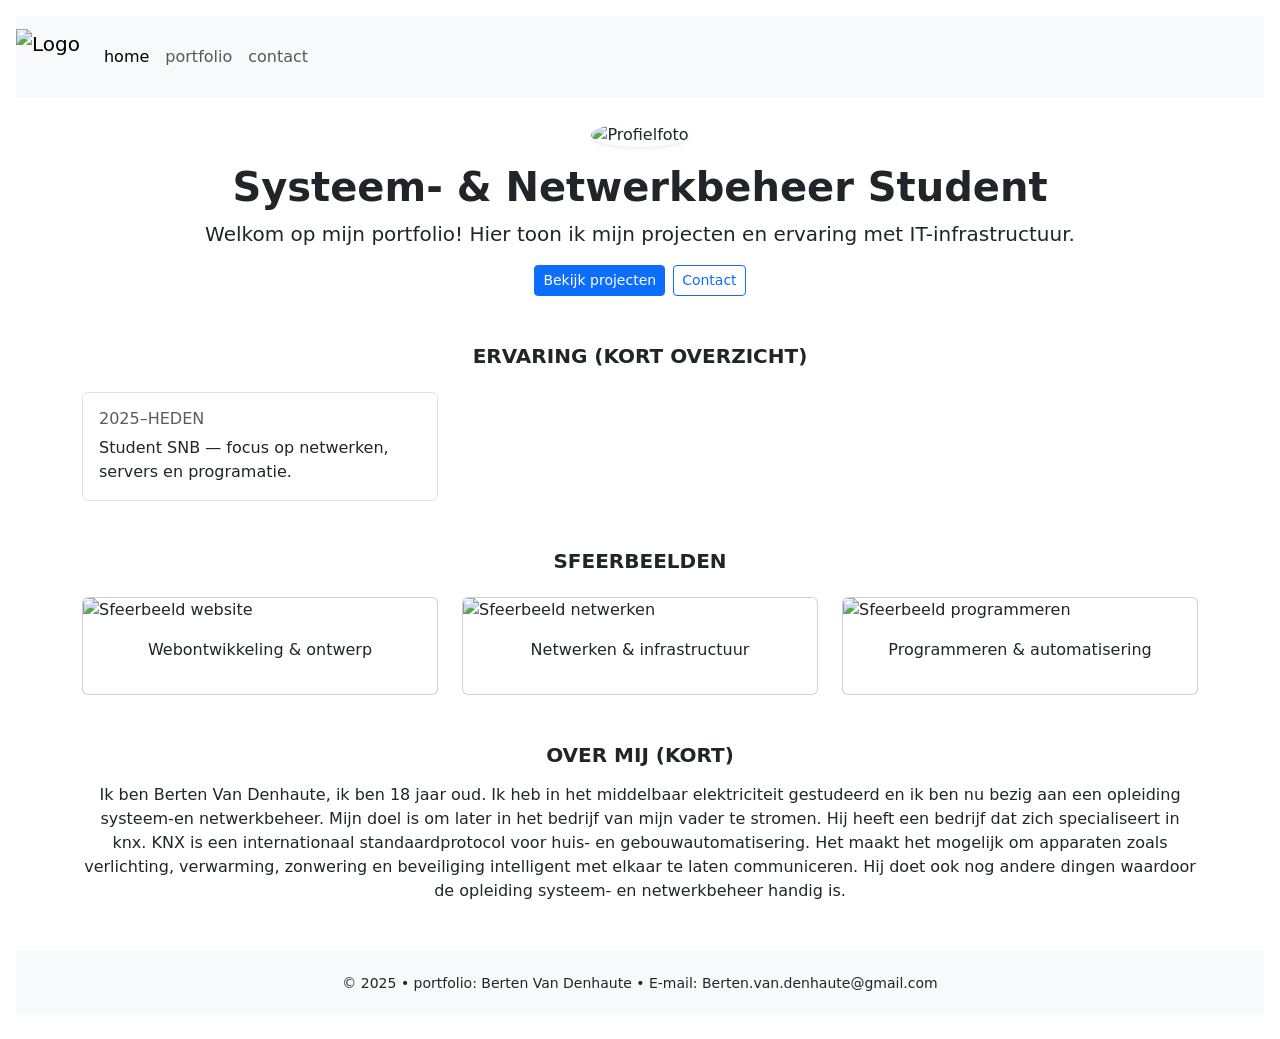
==== index.html @ 3b69bae6 "Add files via upload" ====
<!DOCTYPE html>
<html lang="nl-BE">
<head>
  <meta charset="UTF-8">
  <meta name="viewport" content="width=device-width, initial-scale=1.0">
  <title>Home</title>
  <link rel="icon" type="image/x-icon" href="../assets/images/favicon.ico">
  <link rel="stylesheet" href="../css/reset.css">

  <link href="https://cdn.jsdelivr.net/npm/bootstrap@5.3.3/dist/css/bootstrap.min.css" rel="stylesheet"
        integrity="sha384-QWTKZyjpPEjISv5WaRU9OFeRpok6YctnYmDr5pNlyT2bRjXh0JMhjY6hW+ALEwIH" crossorigin="anonymous">
  <link rel="stylesheet" href="https://cdn.jsdelivr.net/npm/bootstrap-icons@1.11.3/font/bootstrap-icons.min.css">
  <script src="https://cdn.jsdelivr.net/npm/bootstrap@5.3.3/dist/js/bootstrap.bundle.min.js"
          integrity="sha384-YvpcrYf0tY3lHB60NNkmXc5s9fDVZLESaAA55NDzOxhy9GkcIdslK1eN7N6jIeHz"
          crossorigin="anonymous" defer></script>

  <link rel="stylesheet" href="../css/style.css">
</head>

<body class="p-3 m-0 border-0">
  <nav class="navbar navbar-expand-md bg-light container-fluid">
    <a class="navbar-brand d-flex align-items-center" href="index.html">
      <img src="../assets/images/logo.png" class="brand-logo" alt="Logo" height="56">
    </a>
    <button class="navbar-toggler" type="button" data-bs-toggle="collapse" data-bs-target="#navbarSupportedContent"
            aria-controls="navbarSupportedContent" aria-expanded="false" aria-label="Toggle navigation">
      <span class="navbar-toggler-icon"></span>
    </button>
    <div class="collapse navbar-collapse" id="navbarSupportedContent">
      <ul class="navbar-nav me-auto mb-2 mb-lg-0">
        <li class="nav-item"><a class="nav-link active" aria-current="page" href="index.html">home</a></li>
        <li class="nav-item"><a class="nav-link" href="portfolio.html">portfolio</a></li>
        <li class="nav-item"><a class="nav-link" href="contact.html">contact</a></li>
      </ul>
    </div>
  </nav>

  <section class="row mt-4 mb-5 text-center">
    <div class="col-12">
      <img src="../assets/images/profielfoto.jpg" alt="Profielfoto" class="rounded-circle shadow-sm img-fluid" style="max-width: 200px;">
      <h1 class="mt-3 fw-bold">Systeem- &amp; Netwerkbeheer Student</h1>
      <p class="lead">Welkom op mijn portfolio! Hier toon ik mijn projecten en ervaring met IT-infrastructuur.</p>
      <div class="d-flex justify-content-center gap-2">
        <a href="portfolio.html" class="btn btn-primary btn-sm">Bekijk projecten</a>
        <a href="contact.html" class="btn btn-outline-primary btn-sm">Contact</a>
      </div>
    </div>
  </section>

  <section class="container mb-5">
    <h2 class="text-uppercase fs-5 fw-bolder mb-4 text-center">ervaring (kort overzicht)</h2>
    <div class="row g-4">
      <div class="col-md-4">
        <div class="p-3 border rounded h-100">
          <h3 class="h6 text-uppercase text-muted">2025–heden</h3>
          <p class="mb-0">Student SNB — focus op netwerken, servers en programatie.</p>
        </div>
      </div>
    </div>
  </section>

  <section class="container mb-5">
    <h2 class="text-uppercase fs-5 fw-bolder mb-4 text-center">sfeerbeelden</h2>
    <div class="row g-4">
      <div class="col-md-4">
        <figure class="card h-100">
          <img src="../assets/images/sfeer1.png" class="card-img-top rounded" alt="Sfeerbeeld website">
          <figcaption class="card-body text-center">Webontwikkeling &amp; ontwerp</figcaption>
        </figure>
      </div>
      <div class="col-md-4">
        <figure class="card h-100">
          <img src="../assets/images/sfeer2.jpg" class="card-img-top rounded" alt="Sfeerbeeld netwerken">
          <figcaption class="card-body text-center">Netwerken &amp; infrastructuur</figcaption>
        </figure>
      </div>
      <div class="col-md-4">
        <figure class="card h-100">
          <img src="../assets/images/sfeer3.jpg" class="card-img-top rounded" alt="Sfeerbeeld programmeren">
          <figcaption class="card-body text-center">Programmeren &amp; automatisering</figcaption>
        </figure>
      </div>
    </div>
  </section>

  <section class="container mb-5">
    <h2 class="text-uppercase fs-5 fw-bolder mb-3 text-center">over mij (kort)</h2>
    <p class="text-center">
    Ik ben Berten Van Denhaute, ik ben 18 jaar oud. Ik heb in het middelbaar elektriciteit gestudeerd en ik ben nu bezig aan een opleiding systeem-en netwerkbeheer. Mijn doel is om later in het bedrijf van mijn vader te stromen. Hij heeft een bedrijf dat zich specialiseert in knx. KNX is een internationaal standaardprotocol voor huis- en gebouwautomatisering. Het maakt het mogelijk om apparaten zoals verlichting, verwarming, zonwering en beveiliging intelligent met elkaar te laten communiceren. Hij doet ook nog andere dingen waardoor de opleiding systeem- en netwerkbeheer handig is. 
    </p>
  </section>

  
  <footer class="container-fluid bg-light text-center h6 small p-4">&copy;
   2025 • portfolio: Berten Van Denhaute • E-mail: Berten.van.denhaute@gmail.com
  </footer>
</body>

</html>
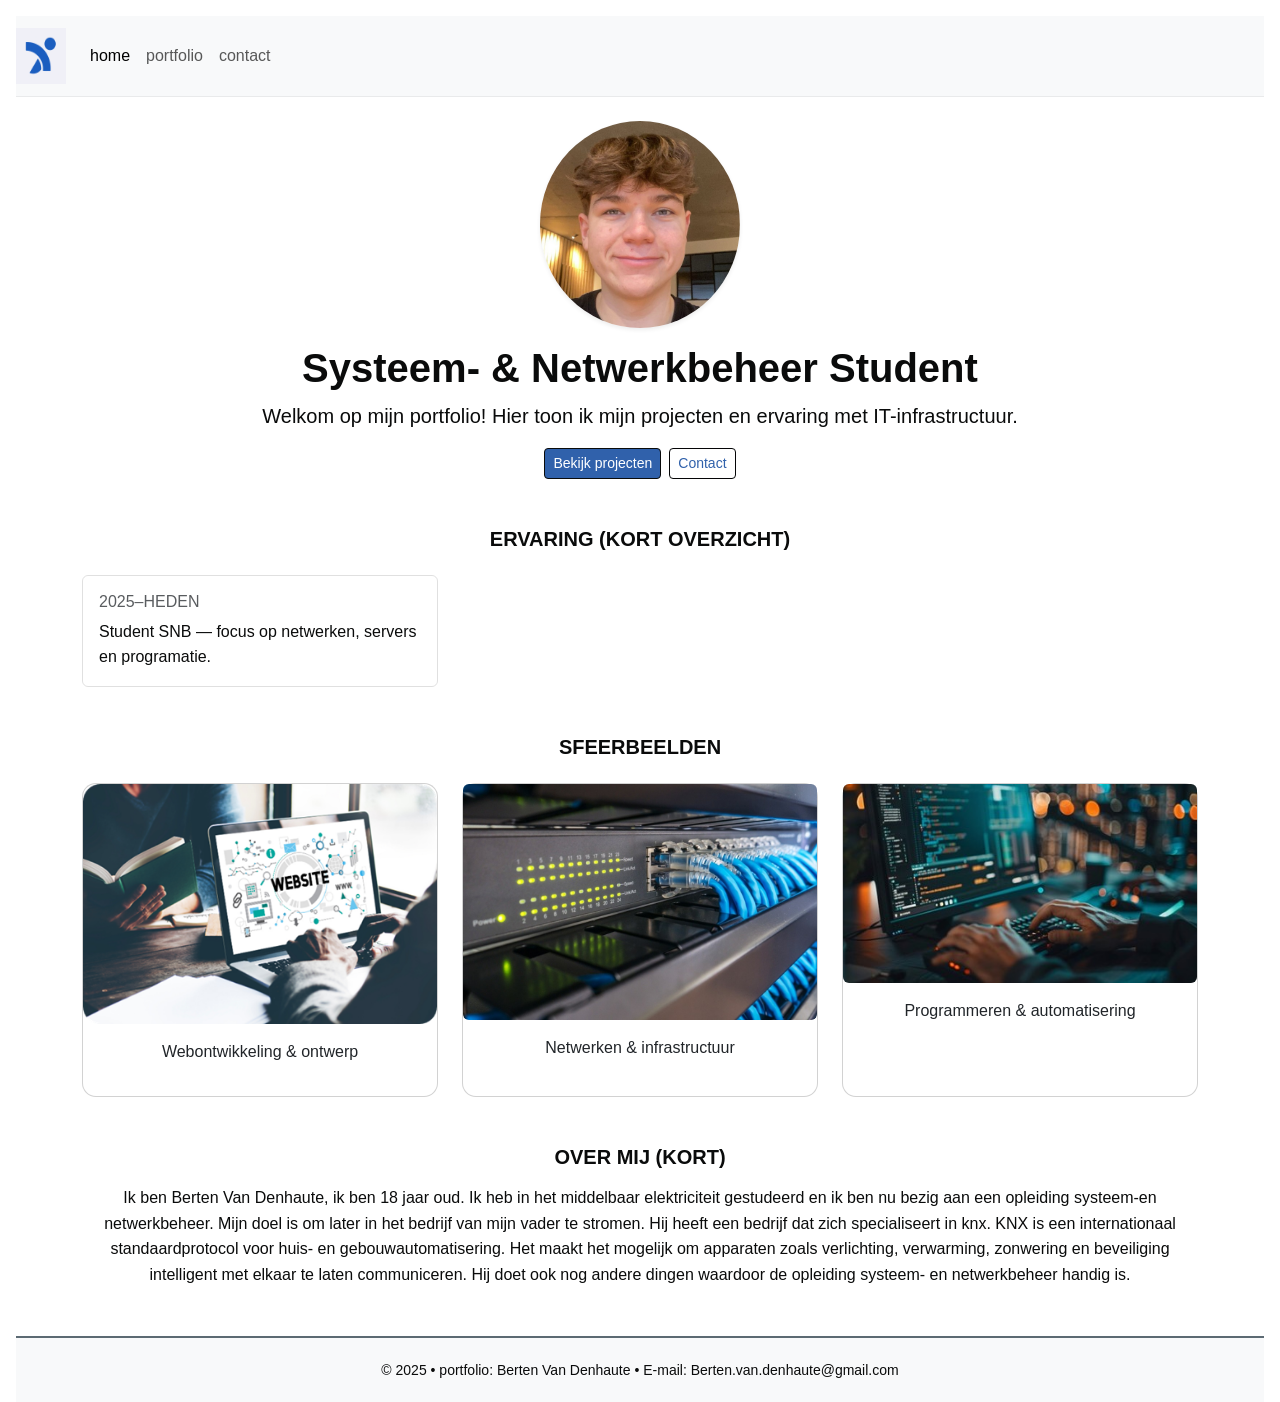
==== commit 8d66b6ca: "Fix paths for stylesheets and images in index.html Updated file paths for stylesheets and images." ====
--- a/index.html
+++ b/index.html
@@ -5,7 +5,7 @@
   <meta name="viewport" content="width=device-width, initial-scale=1.0">
   <title>Home</title>
   <link rel="icon" type="image/x-icon" href="../assets/images/favicon.ico">
-  <link rel="stylesheet" href="../css/reset.css">
+  <link rel="stylesheet" href="reset.css">
 
   <link href="https://cdn.jsdelivr.net/npm/bootstrap@5.3.3/dist/css/bootstrap.min.css" rel="stylesheet"
         integrity="sha384-QWTKZyjpPEjISv5WaRU9OFeRpok6YctnYmDr5pNlyT2bRjXh0JMhjY6hW+ALEwIH" crossorigin="anonymous">
@@ -14,13 +14,13 @@
           integrity="sha384-YvpcrYf0tY3lHB60NNkmXc5s9fDVZLESaAA55NDzOxhy9GkcIdslK1eN7N6jIeHz"
           crossorigin="anonymous" defer></script>
 
-  <link rel="stylesheet" href="../css/style.css">
+  <link rel="stylesheet" href="style.css">
 </head>
 
 <body class="p-3 m-0 border-0">
   <nav class="navbar navbar-expand-md bg-light container-fluid">
     <a class="navbar-brand d-flex align-items-center" href="index.html">
-      <img src="../assets/images/logo.png" class="brand-logo" alt="Logo" height="56">
+      <img src="logo.png" class="brand-logo" alt="Logo" height="56">
     </a>
     <button class="navbar-toggler" type="button" data-bs-toggle="collapse" data-bs-target="#navbarSupportedContent"
             aria-controls="navbarSupportedContent" aria-expanded="false" aria-label="Toggle navigation">
@@ -37,7 +37,7 @@
 
   <section class="row mt-4 mb-5 text-center">
     <div class="col-12">
-      <img src="../assets/images/profielfoto.jpg" alt="Profielfoto" class="rounded-circle shadow-sm img-fluid" style="max-width: 200px;">
+      <img src="profielfoto.jpg" alt="Profielfoto" class="rounded-circle shadow-sm img-fluid" style="max-width: 200px;">
       <h1 class="mt-3 fw-bold">Systeem- &amp; Netwerkbeheer Student</h1>
       <p class="lead">Welkom op mijn portfolio! Hier toon ik mijn projecten en ervaring met IT-infrastructuur.</p>
       <div class="d-flex justify-content-center gap-2">
@@ -64,19 +64,19 @@
     <div class="row g-4">
       <div class="col-md-4">
         <figure class="card h-100">
-          <img src="../assets/images/sfeer1.png" class="card-img-top rounded" alt="Sfeerbeeld website">
+          <img src="sfeer1.png" class="card-img-top rounded" alt="Sfeerbeeld website">
           <figcaption class="card-body text-center">Webontwikkeling &amp; ontwerp</figcaption>
         </figure>
       </div>
       <div class="col-md-4">
         <figure class="card h-100">
-          <img src="../assets/images/sfeer2.jpg" class="card-img-top rounded" alt="Sfeerbeeld netwerken">
+          <img src="sfeer2.jpg" class="card-img-top rounded" alt="Sfeerbeeld netwerken">
           <figcaption class="card-body text-center">Netwerken &amp; infrastructuur</figcaption>
         </figure>
       </div>
       <div class="col-md-4">
         <figure class="card h-100">
-          <img src="../assets/images/sfeer3.jpg" class="card-img-top rounded" alt="Sfeerbeeld programmeren">
+          <img src="sfeer3.jpg" class="card-img-top rounded" alt="Sfeerbeeld programmeren">
           <figcaption class="card-body text-center">Programmeren &amp; automatisering</figcaption>
         </figure>
       </div>
@@ -97,3 +97,4 @@
 </body>
 
 </html>
+
--- a/style.css
+++ b/style.css
@@ -0,0 +1,144 @@
+
+
+
+:root {
+  --brand: #3061AB;   
+  --tint:  #E3E5FC;   
+  --ink:   #113743;  
+  --muted: #6c757d;   
+
+  --radius: 14px;
+  --font-sans: "Inter", Arial, Helvetica, sans-serif;
+}
+
+
+
+
+html, body{
+  background-color: #fff;
+  margin: 0;
+  padding: 0;
+  height: 100%;
+  width: 100%;
+  color: #0a0b0b;
+  font-family: Arial, sans-serif ;
+  box-sizing: border-box;
+}
+
+
+a{ color: #040506; text-decoration: none; }
+a:hover{ text-decoration: underline; }
+
+
+.blauwgrijs{ 
+  color:#6c757d
+ }
+
+.navbar{
+  border-bottom: 1px solid rgba(0,0,0,.06);
+  background-color: #ffffff;
+}
+.navbar-brand{ padding: .25rem 0; }
+.brand-logo{
+  height: 56px;
+  width: 50px;
+}
+@media(max-width: 50px){
+  .brand-logo{ height: 44px; }
+}
+
+
+.btn-primary{
+  background-color: #3061AB;  
+  border-color:#0a0b0b;
+}
+.btn-primary:hover,
+.btn-outline-primary:hover{
+  background-color :#3061AB;
+  border-color:#040506;
+  color: #ffffff;
+}
+.btn-outline-primary{
+  color:#3061AB;
+  border-color: #040506;
+}
+
+
+.card{ border-radius: var(--radius); }
+.card img{
+  object-fit: cover;
+  border-top-left-radius: var(--radius);
+  border-top-right-radius: var(--radius);
+}
+.border,
+.border-top,
+.border-end,
+.border-bottom,
+.border-start{
+  border-color: rgba(0,0,0,.12)!important;
+}
+.bg-white{
+  background-color: #fff !important;
+  border-radius: var(--radius);
+}
+
+footer {
+    margin-top: auto;         
+    background: #011126;
+    color: #fff;
+    text-align: center;
+    padding: 12px 16px;
+    border-top: 2px solid #5C6A73;
+    
+    }
+
+
+
+ul{ padding-left: 1.1rem; }
+ul li{ margin: .15rem 0;  color: #040506}
+
+
+.shadow-soft{ box-shadow: 0 8px 28px rgba(0,0,0,.08); }
+.rounded-xl{ border-radius: 1.25rem; }
+
+
+:focus-visible{
+  outline: 3px solid color-mix(in oklab, var(--brand) 80%, white);
+  outline-offset: 2px;
+  border-radius: 6px;
+}
+
+
+@media (max-width: 991.98px){
+  header.row.m-5{ margin: 2rem 0 !important; }
+}
+@media (max-width: 575.98px){
+  .display-3, .display-6{ font-size: clamp(1.75rem, 6vw, 2.25rem); }
+}
+
+.slideshow
+{
+--carousel-indicator-width: 30px;          
+
+--carousel-indicator-height:          3px;
+
+--carousel-indicator-hit-area-height: 10px;
+
+--carousel-indicator-spacer:          3px;
+
+--carousel-indicator-opacity:         .5;
+--carousel-indicator-active-bg:       black;
+--carousel-indicator-active-opacity:  1;
+--carousel-indicator-transition:      opacity .6s ease;
+
+}
+
+.contact-picture {
+  height: 150px;
+  width: 150px;
+  padding-bottom: 5px;
+}
+
+p {
+  line-height: 1.6;
+}
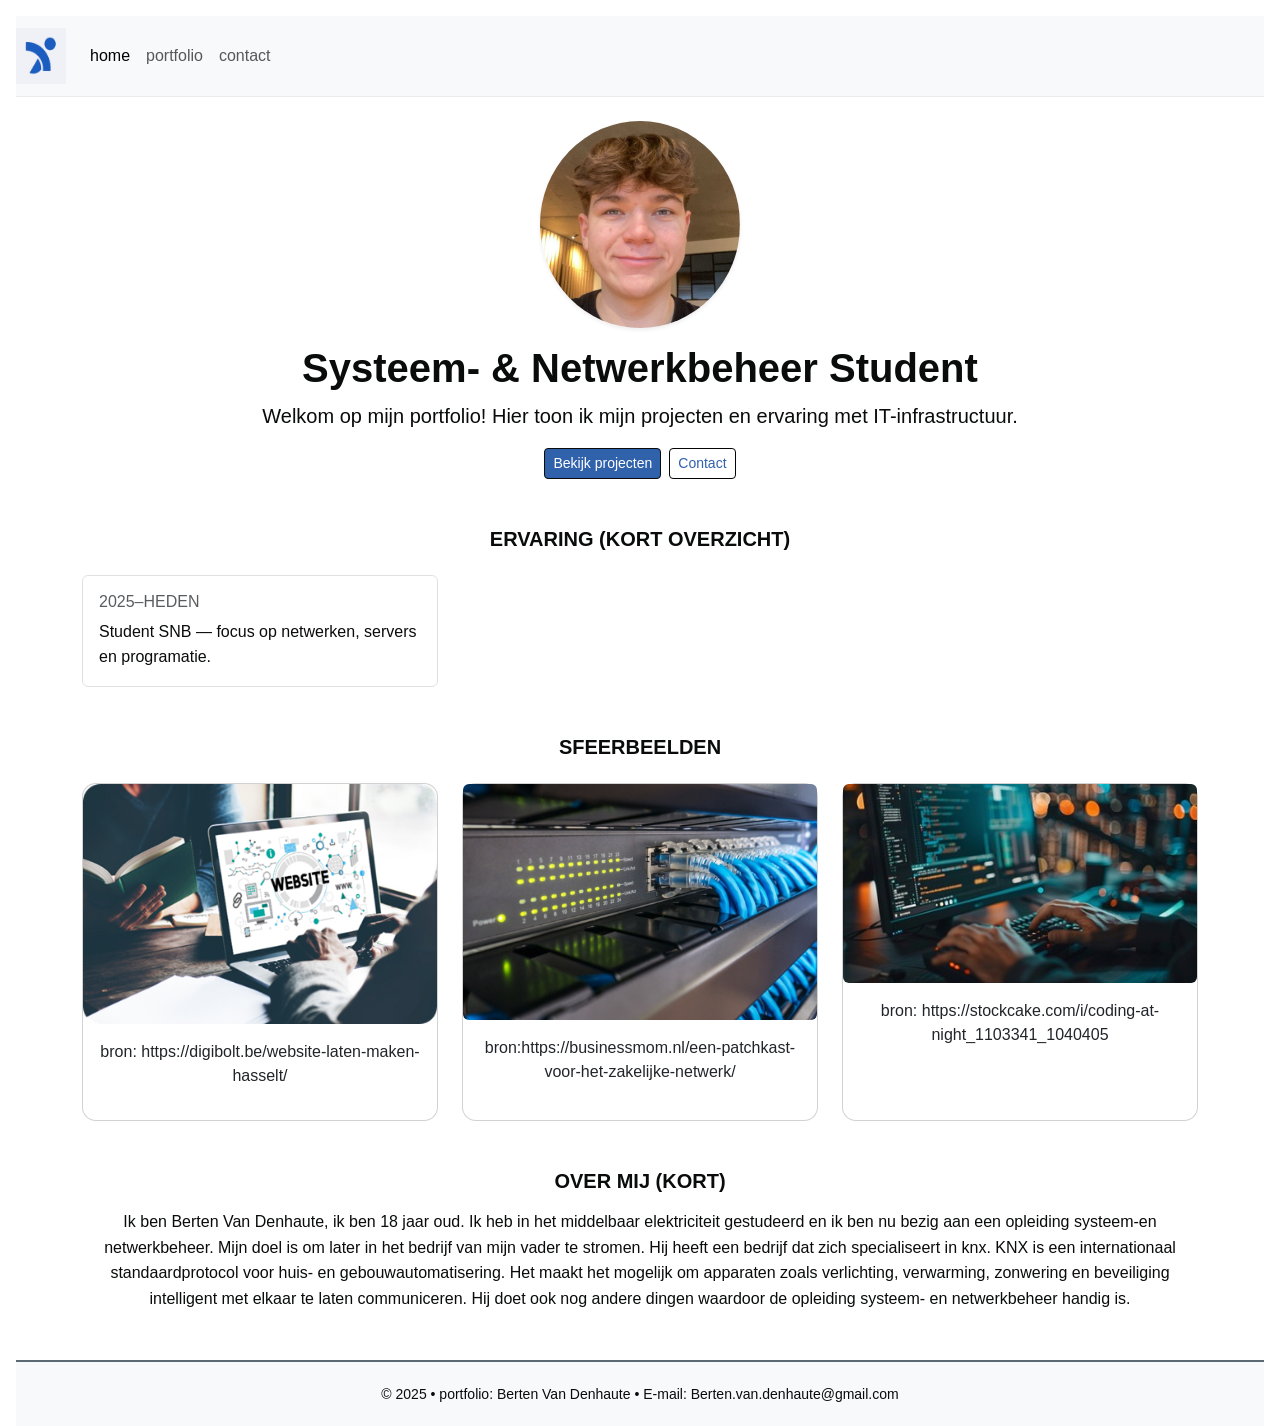
==== commit 5896e520: "Fix HTML formatting and update content" ====
--- a/index.html
+++ b/index.html
@@ -65,19 +65,19 @@
       <div class="col-md-4">
         <figure class="card h-100">
           <img src="sfeer1.png" class="card-img-top rounded" alt="Sfeerbeeld website">
-          <figcaption class="card-body text-center">Webontwikkeling &amp; ontwerp</figcaption>
+          <figcaption class="card-body text-center">bron: https://digibolt.be/website-laten-maken-hasselt/</figcaption>
         </figure>
       </div>
       <div class="col-md-4">
         <figure class="card h-100">
           <img src="sfeer2.jpg" class="card-img-top rounded" alt="Sfeerbeeld netwerken">
-          <figcaption class="card-body text-center">Netwerken &amp; infrastructuur</figcaption>
+          <figcaption class="card-body text-center">bron:https://businessmom.nl/een-patchkast-voor-het-zakelijke-netwerk/</figcaption>
         </figure>
       </div>
       <div class="col-md-4">
         <figure class="card h-100">
           <img src="sfeer3.jpg" class="card-img-top rounded" alt="Sfeerbeeld programmeren">
-          <figcaption class="card-body text-center">Programmeren &amp; automatisering</figcaption>
+          <figcaption class="card-body text-center">bron: https://stockcake.com/i/coding-at-night_1103341_1040405</figcaption>
         </figure>
       </div>
     </div>
@@ -98,3 +98,4 @@
 
 </html>
 
+
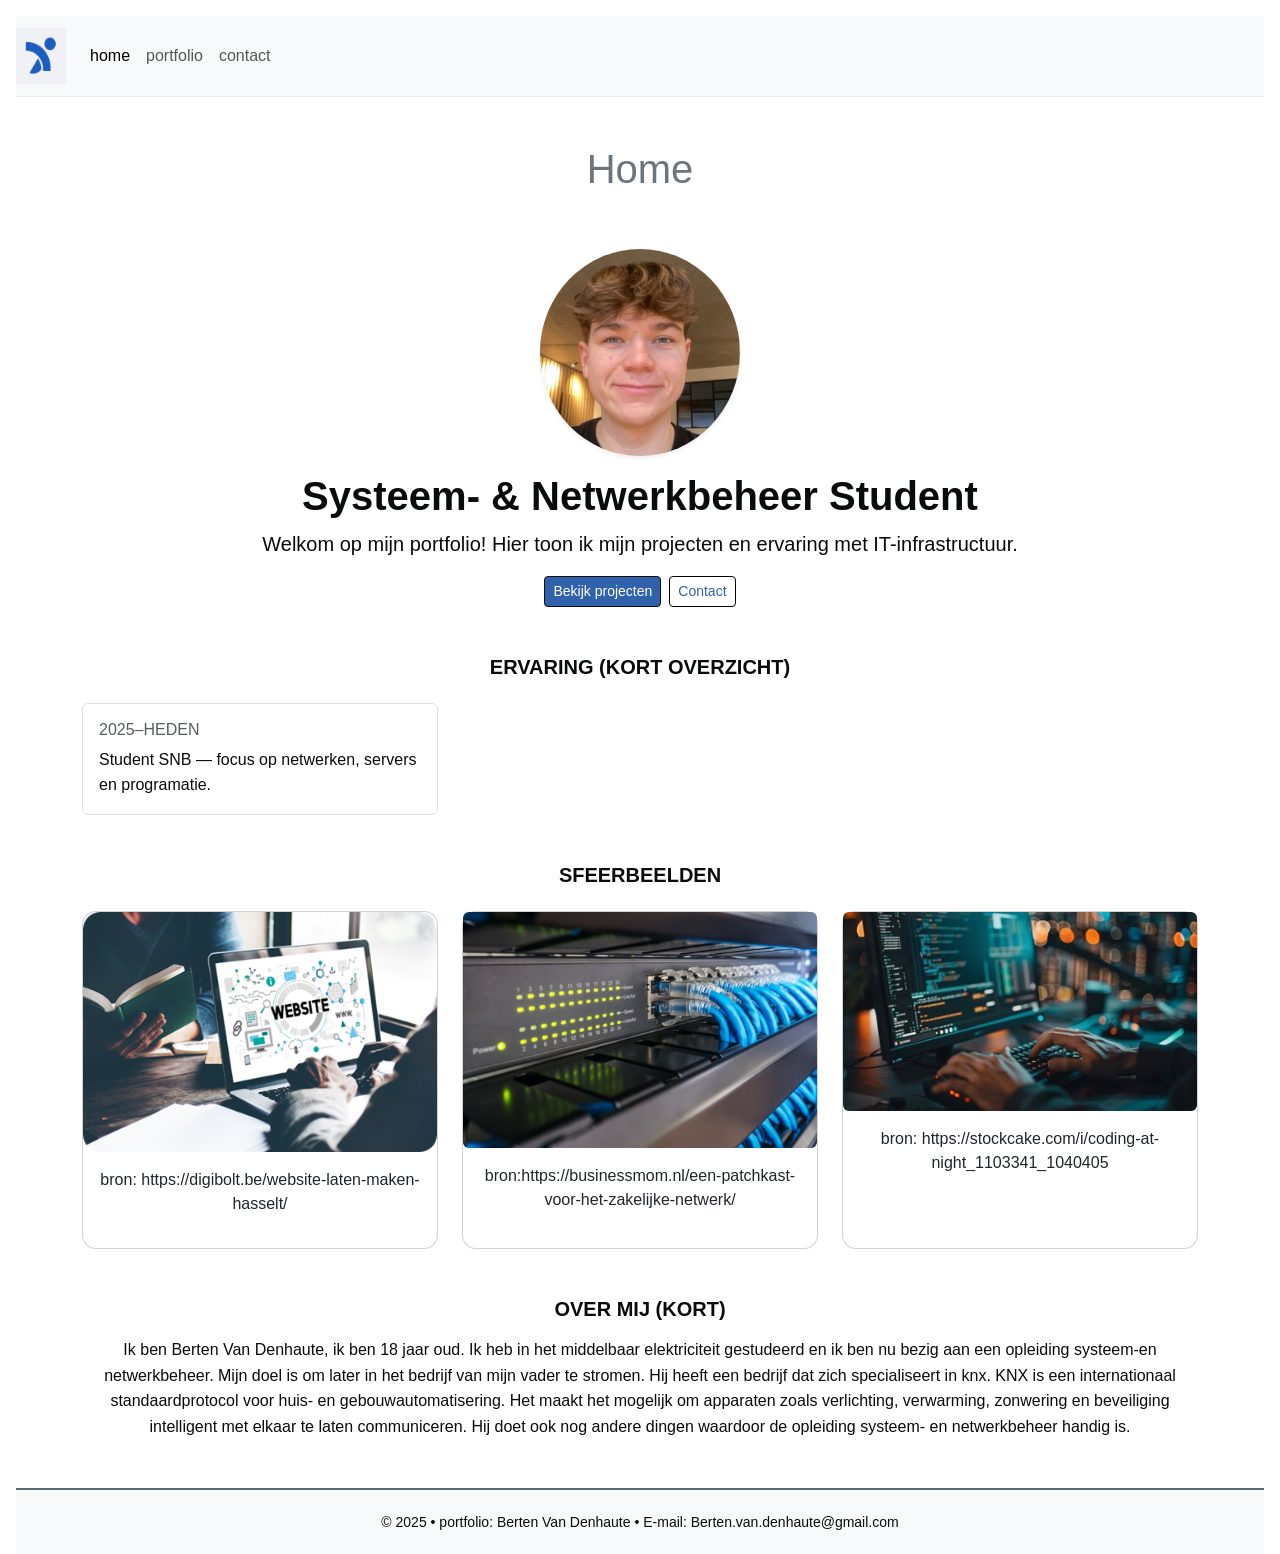
==== commit 3fed99e4: "Fix HTML structure and formatting issues" ====
--- a/index.html
+++ b/index.html
@@ -34,6 +34,10 @@
       </ul>
     </div>
   </nav>
+
+   <header class="row m-5">
+    <h1 class="col display-6 blauwgrijs text-center">Home</h1>
+  </header>
 
   <section class="row mt-4 mb-5 text-center">
     <div class="col-12">
@@ -99,3 +103,4 @@
 </html>
 
 
+
